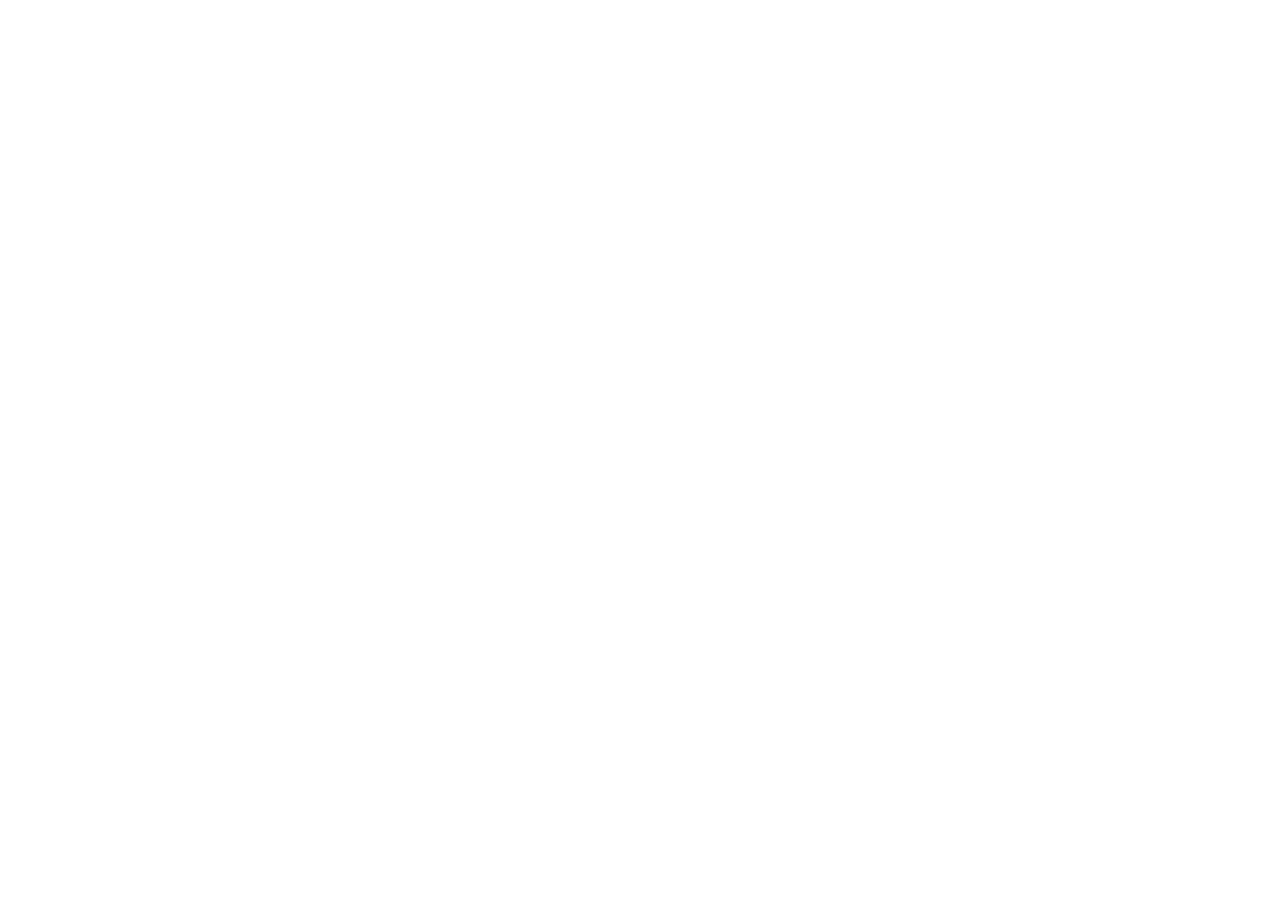
==== index.html @ e0b9bec9 "Create index.html" ====
<!DOCTYPE html>
<html lang="en">
<head>
    <meta charset="UTF-8">
    <meta name="viewport" content="width=device-width, initial-scale=1.0">
    <title>Document</title>
</head>
<body>
    
</body>
</html>
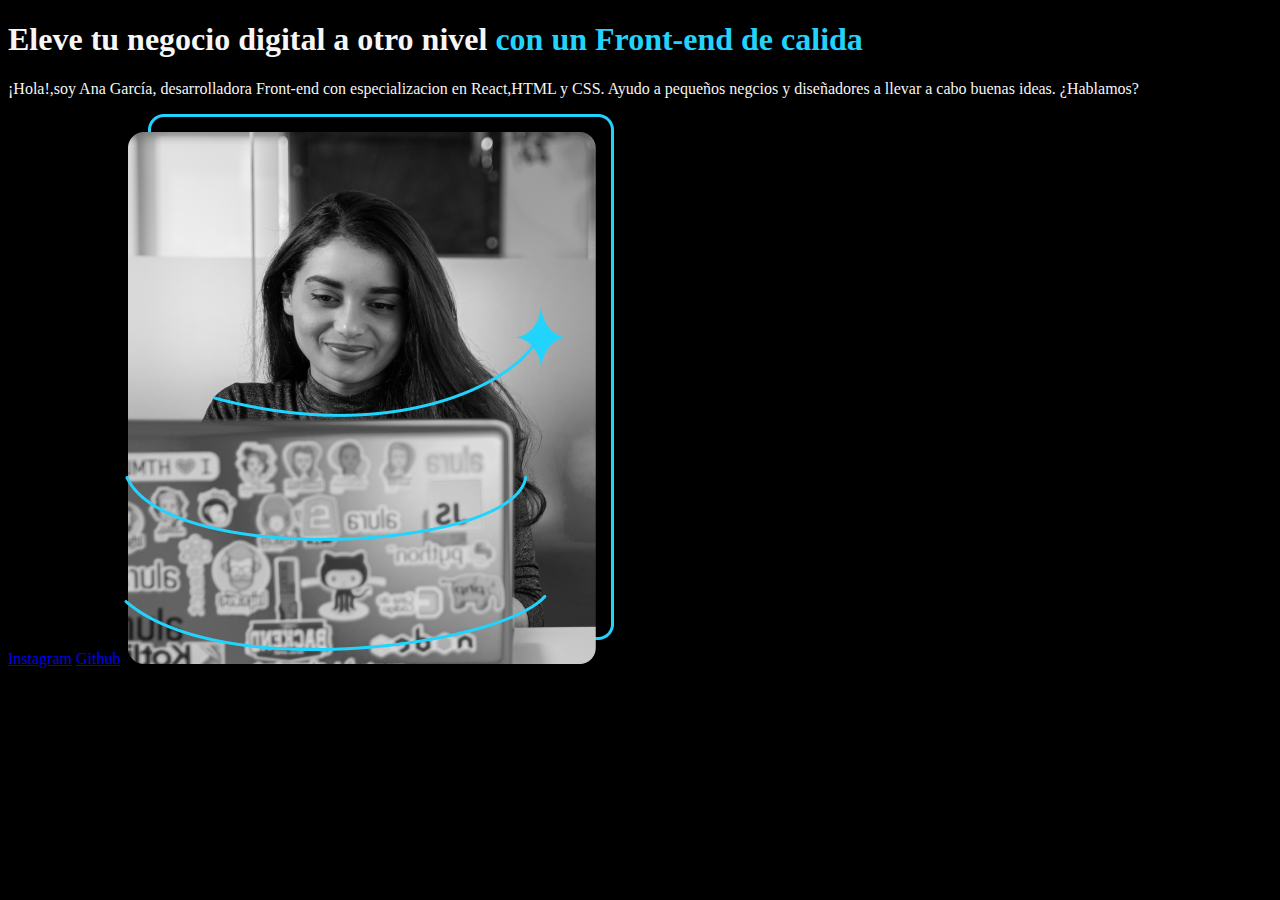
==== commit 426ce6d6: "Create style.css" ====
--- a/index.html
+++ b/index.html
@@ -3,9 +3,28 @@
 <head>
     <meta charset="UTF-8">
     <meta name="viewport" content="width=device-width, initial-scale=1.0">
-    <title>Document</title>
+    <title>Portafolio</title>
+    <link rel="stylesheet" href="style.css">
 </head>
 <body>
+    <header>
+
+    </header>
     
+    <main>
+        <h1>
+            Eleve tu negocio digital a otro nivel <strong>con un Front-end de 
+                calida</strong>
+        </h1>
+        <p>
+            ¡Hola!,soy Ana García, desarrolladora Front-end con 
+            especializacion en React,HTML y CSS. Ayudo a pequeños negcios y 
+            diseñadores a llevar a cabo buenas ideas. ¿Hablamos?
+        </p>
+        <a href="https://www.instagram.com">Instagram</a>
+        <a href="https://www.github.com">Github</a>
+        <img src="Imagen.png" alt="Imagen de Ana García trabajando">
+
+    </main>
 </body>
 </html>--- a/style.css
+++ b/style.css
@@ -0,0 +1,8 @@
+body{
+    background-color: #000000;
+    color: #f6f6f6;
+}
+
+strong{
+    color: #22D4FD;
+}
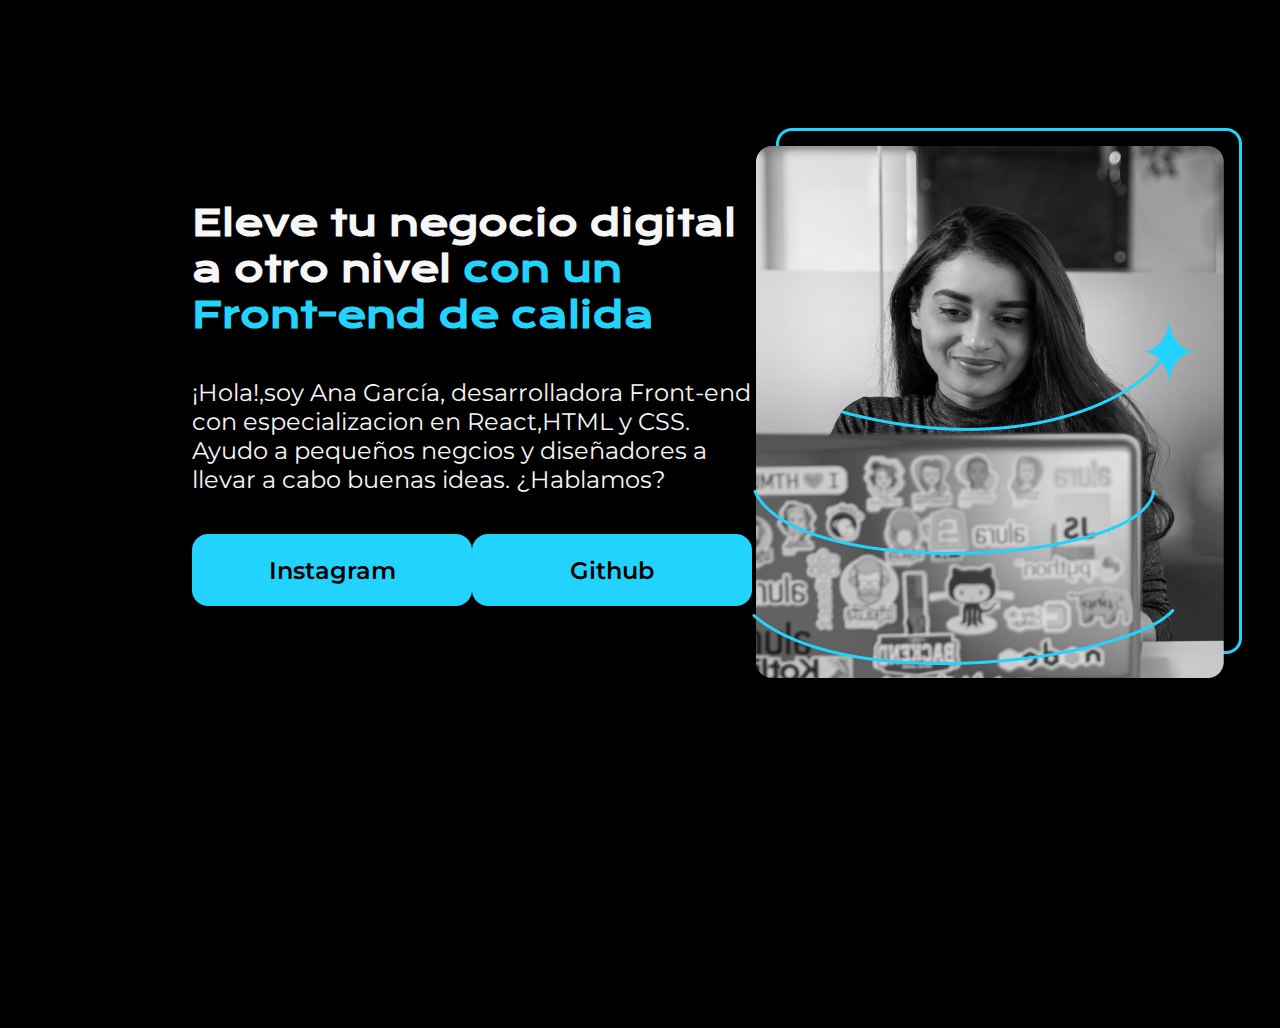
==== commit 7bb23712: "Update style.css" ====
--- a/index.html
+++ b/index.html
@@ -11,19 +11,25 @@
 
     </header>
     
-    <main>
-        <h1>
-            Eleve tu negocio digital a otro nivel <strong>con un Front-end de 
-                calida</strong>
-        </h1>
-        <p>
-            ¡Hola!,soy Ana García, desarrolladora Front-end con 
-            especializacion en React,HTML y CSS. Ayudo a pequeños negcios y 
-            diseñadores a llevar a cabo buenas ideas. ¿Hablamos?
-        </p>
-        <a href="https://www.instagram.com">Instagram</a>
-        <a href="https://www.github.com">Github</a>
-        <img src="Imagen.png" alt="Imagen de Ana García trabajando">
+    <main class="presentacion">
+        <section class="presentacion-contenido">  
+            <h1 class="presentacion-contenido-titulo">
+                Eleve tu negocio digital a otro nivel 
+                <strong class="titulo-destaque">con un Front-end de 
+                    calida</strong>
+            </h1>
+            <p class="presentacion-contenido-texto">
+                ¡Hola!,soy Ana García, desarrolladora Front-end con 
+                especializacion en React,HTML y CSS. Ayudo a pequeños negcios y 
+                diseñadores a llevar a cabo buenas ideas. ¿Hablamos?
+            </p>
+            <div class="presentacion-enlaces">
+                <a class="presentacion-enlaces-link" href="https://www.instagram.com">Instagram</a>
+                <a class="presentacion-enlaces-link" href="https://www.github.com">Github</a>
+
+            </div>
+        </section>
+            <img src="Imagen.png" alt="Imagen de Ana García trabajando">
 
     </main>
 </body>
--- a/style.css
+++ b/style.css
@@ -1,8 +1,62 @@
+@import url('https://fonts.googleapis.com/css2?family=Krona+One&family=Montserrat:ital,wght@0,100..900;1,100..900&display=swap');
+*{
+    padding: 0;
+    margin: 0;
+}
+
 body{
     background-color: #000000;
     color: #f6f6f6;
+    height: 100vh;
+    box-sizing: border-box;
+    
 }
 
-strong{
+.titulo-destaque{
     color: #22D4FD;
 }
+.presentacion{
+    display: flex;
+    align-items: center;
+    margin: 10% 15%;
+    justify-content:space-between;
+}
+
+.presentacion-contenido{
+    width: 615px;
+    display: flex;
+    flex-direction: column;
+    gap: 40px;
+}
+
+.presentacion-contenido-titulo{
+    font-family: "Krona One","sans-serif";
+    font-size: 36px;
+
+}
+
+.presentacion-contenido-texto{
+    font-family: "Montserrat", "serif";
+    font-size: 24px;
+}
+
+.presentacion-enlaces{
+    display: flex;
+    justify-content: space-between;    
+}
+
+.presentacion-enlaces-link{
+    width: 280px;
+    background-color: #22D4FD;
+    text-align: center;
+    padding: 21.5px 0;
+    border-radius: 16px;
+    font-family: "Montserrat", "serif";
+    font-size: 24px;
+    font-weight: 600;
+    text-decoration: none;
+    color: #000000;
+}
+
+
+
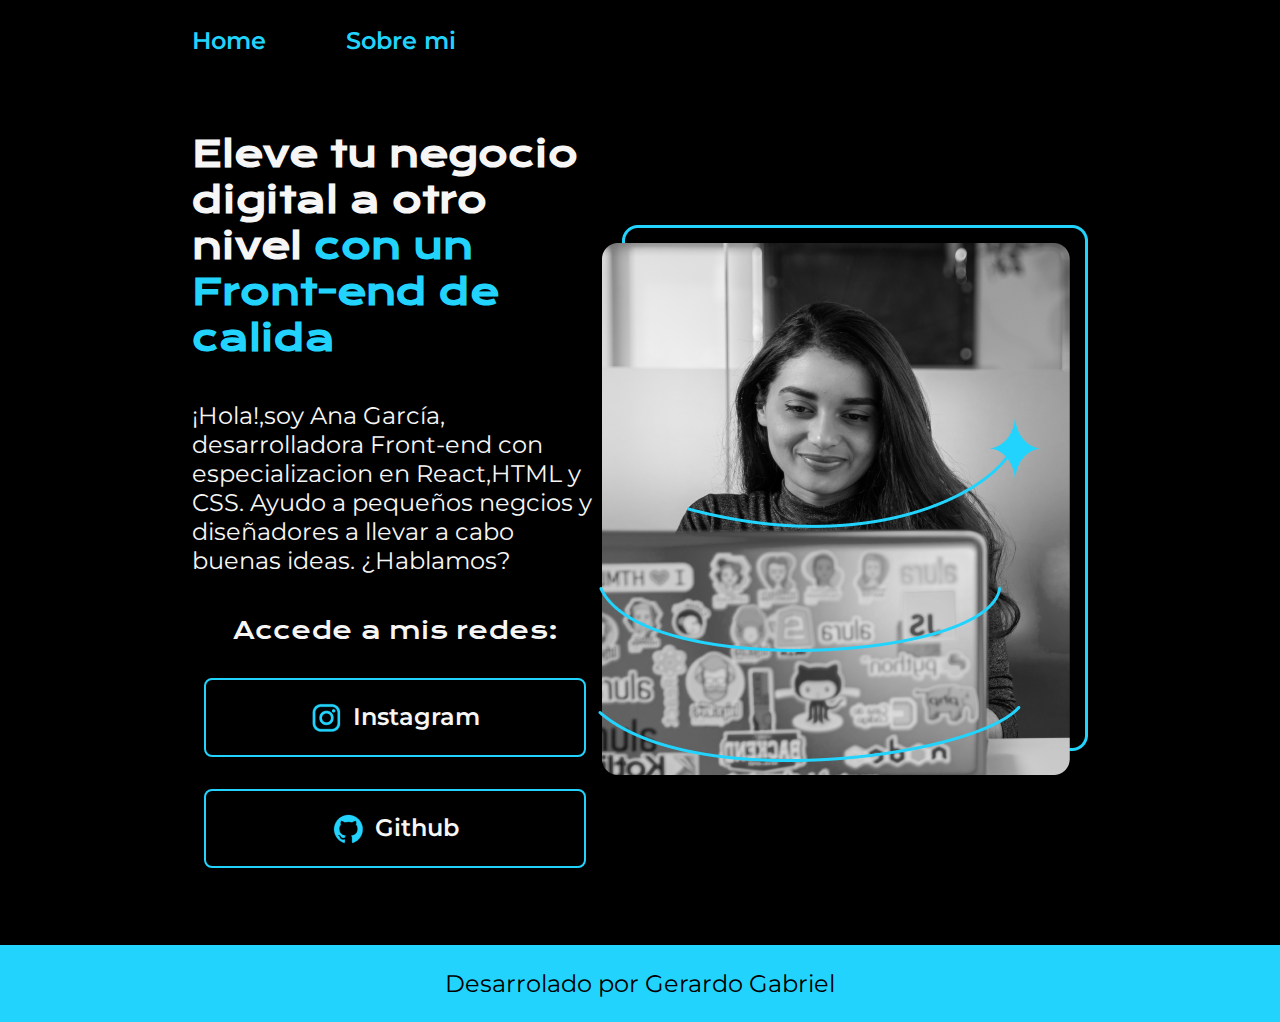
==== commit c01a1335: "Finish proyect" ====
--- a/index.html
+++ b/index.html
@@ -4,11 +4,14 @@
     <meta charset="UTF-8">
     <meta name="viewport" content="width=device-width, initial-scale=1.0">
     <title>Portafolio</title>
-    <link rel="stylesheet" href="style.css">
+    <link rel="stylesheet" href="./styles/style.css">
 </head>
 <body>
-    <header>
-
+    <header class="header">
+        <nav class="header-menu">
+            <a class="header-menu-link" href="index.html">Home</a>
+            <a class="header-menu-link" href="about.html">Sobre mi</a>
+        </nav>
     </header>
     
     <main class="presentacion">
@@ -24,13 +27,20 @@
                 diseñadores a llevar a cabo buenas ideas. ¿Hablamos?
             </p>
             <div class="presentacion-enlaces">
-                <a class="presentacion-enlaces-link" href="https://www.instagram.com">Instagram</a>
-                <a class="presentacion-enlaces-link" href="https://www.github.com">Github</a>
+                <h2 class="presentacion-enlaces-subtitulo">Accede a mis redes: </h2>
+                
+                <a class="presentacion-enlaces-link" href="https://www.instagram.com">
+                   <img src="./assets/instagram.png"> Instagram</a>
+                <a class="presentacion-enlaces-link" href="https://www.github.com">
+                    <img src="./assets/github.png">Github</a>
 
             </div>
         </section>
-            <img src="Imagen.png" alt="Imagen de Ana García trabajando">
+            <img src="./assets/Imagem.png" alt="Imagen de Ana García trabajando">
 
     </main>
+    <footer class="footer">
+        <p>Desarrolado por Gerardo Gabriel</p>
+    </footer>
 </body>
 </html>--- a/styles/style.css
+++ b/styles/style.css
@@ -0,0 +1,104 @@
+@import url('https://fonts.googleapis.com/css2?family=Krona+One&family=Montserrat:ital,wght@0,100..900;1,100..900&display=swap');
+*{
+    padding: 0;
+    margin: 0;
+}
+
+body{
+    box-sizing: border-box;
+    background-color: #000000;
+    color: #f6f6f6; 
+    
+}
+
+.header{
+    padding: 2% 0% 0% 15%;
+
+}
+
+.header-menu{
+    display: flex;
+    gap: 80px;
+}
+
+.header-menu-link{
+    font-family: "Montserrat", sans-serif;
+    font-size: 24px;
+    font-weight: 600;
+    color: #22D4FD;
+    text-decoration: none;
+}
+
+.presentacion{
+    padding: 6% 15%;
+    display: flex;
+    align-items: center;
+    justify-content:space-between;
+}
+
+.presentacion-contenido{
+    width: 615px;
+    display: flex;
+    flex-direction: column;
+    gap: 40px;
+}
+
+.presentacion-contenido-titulo{
+    font-family: "Krona One",sans-serif;
+    font-size: 36px;
+
+}
+
+.titulo-destaque{
+    color: #22D4FD;
+}
+
+.presentacion-contenido-texto{
+    font-family: "Montserrat", serif;
+    font-size: 24px;
+}
+
+.presentacion-enlaces{
+    display: flex;
+    justify-content: space-between;
+    flex-direction: column;
+    align-items: center;
+    gap: 32px;    
+}
+
+.presentacion-enlaces-subtitulo{
+    font-family: "Krona One", sans-serif;
+    font-size: 24px;
+    font-weight: 400;
+
+}
+
+.presentacion-enlaces-link{
+    width: 378px;   
+    text-align: center;
+    border-radius: 8px;
+    font-size: 24px;
+    font-weight: 600;
+    padding: 21.5px 0;
+    text-decoration: none;
+    color: #f6f6f6;
+    font-family: "Montserrat", sans-serif;
+    border: 2px solid #22D4FD;  
+    display: flex;
+    justify-content: center;
+    gap: 10px;  
+}
+
+.presentacion-enlaces-link:hover{
+    background-color: #272727;
+}
+
+.footer{
+    background-color: #22D4FD;
+    padding: 24px;
+    color: #000000;
+    text-align: center;
+    font-family: "Montserrat", sans-serif;
+    font-size: 24px;
+    font-weight: 400;
+}
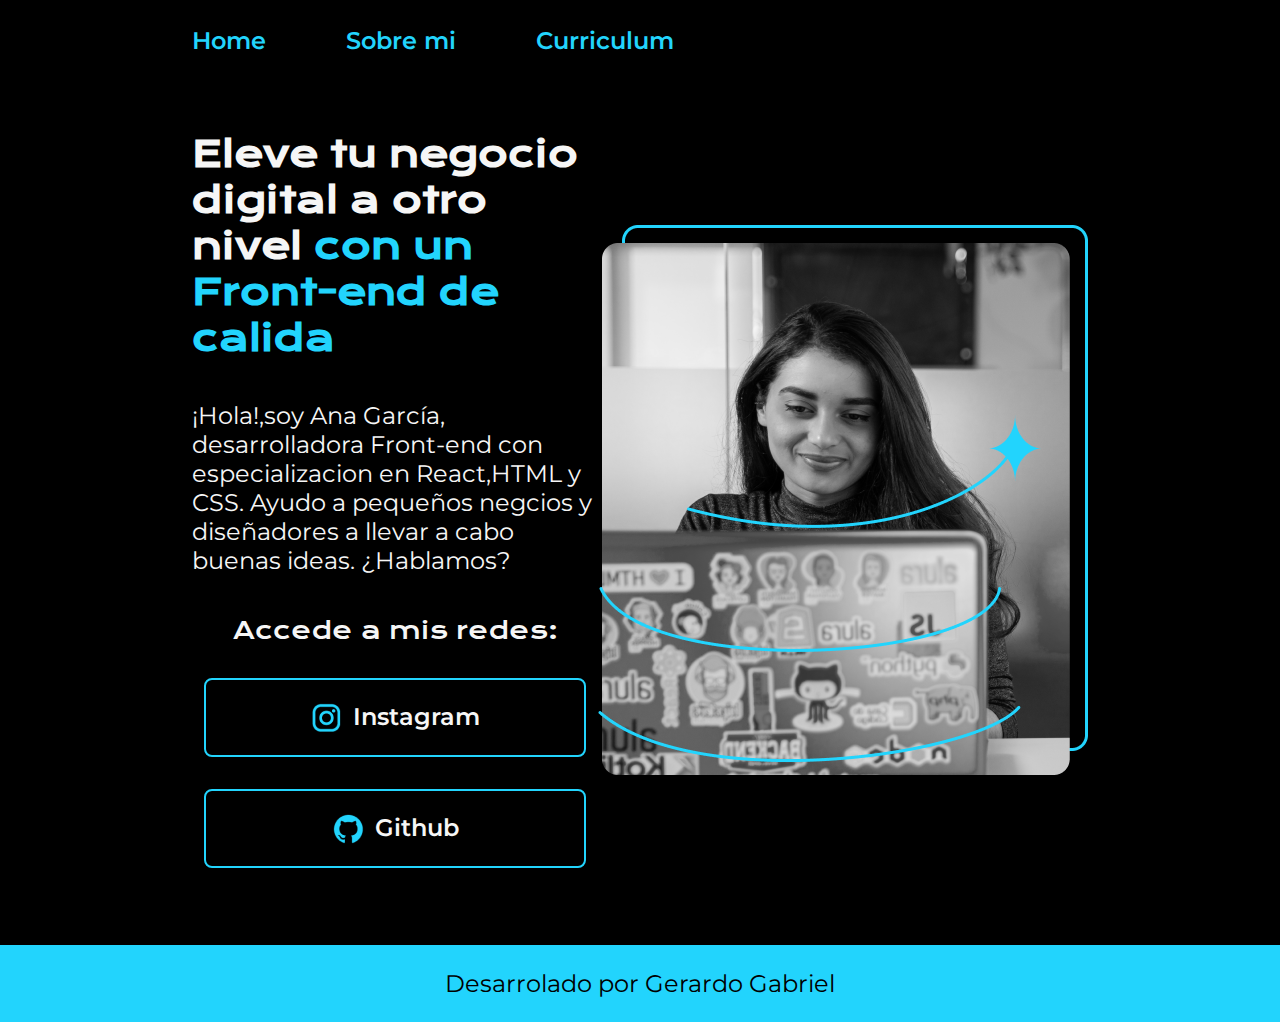
==== commit 4a232815: "Create Curriculum.html" ====
--- a/index.html
+++ b/index.html
@@ -11,6 +11,7 @@
         <nav class="header-menu">
             <a class="header-menu-link" href="index.html">Home</a>
             <a class="header-menu-link" href="about.html">Sobre mi</a>
+            <a class="header-menu-link" href="curriculum.html">Curriculum</a>
         </nav>
     </header>
     
--- a/styles/style.css
+++ b/styles/style.css
@@ -43,6 +43,7 @@
     gap: 40px;
 }
 
+
 .presentacion-contenido-titulo{
     font-family: "Krona One",sans-serif;
     font-size: 36px;
@@ -56,6 +57,23 @@
 .presentacion-contenido-texto{
     font-family: "Montserrat", serif;
     font-size: 24px;
+}
+
+.presentacion-contenido-tabla{
+    font-family: "Montserrat", serif;
+    font-size: 24px;
+}
+
+.presentacion-contenido-item{
+    font-family: "Montserrat", serif;
+    font-size: 24px;
+}
+
+.presentacion-contenido-link{
+    font-family: "Montserrat", serif;
+    font-size: 24px;
+    color: #22D4FD;
+    text-decoration: none;
 }
 
 .presentacion-enlaces{
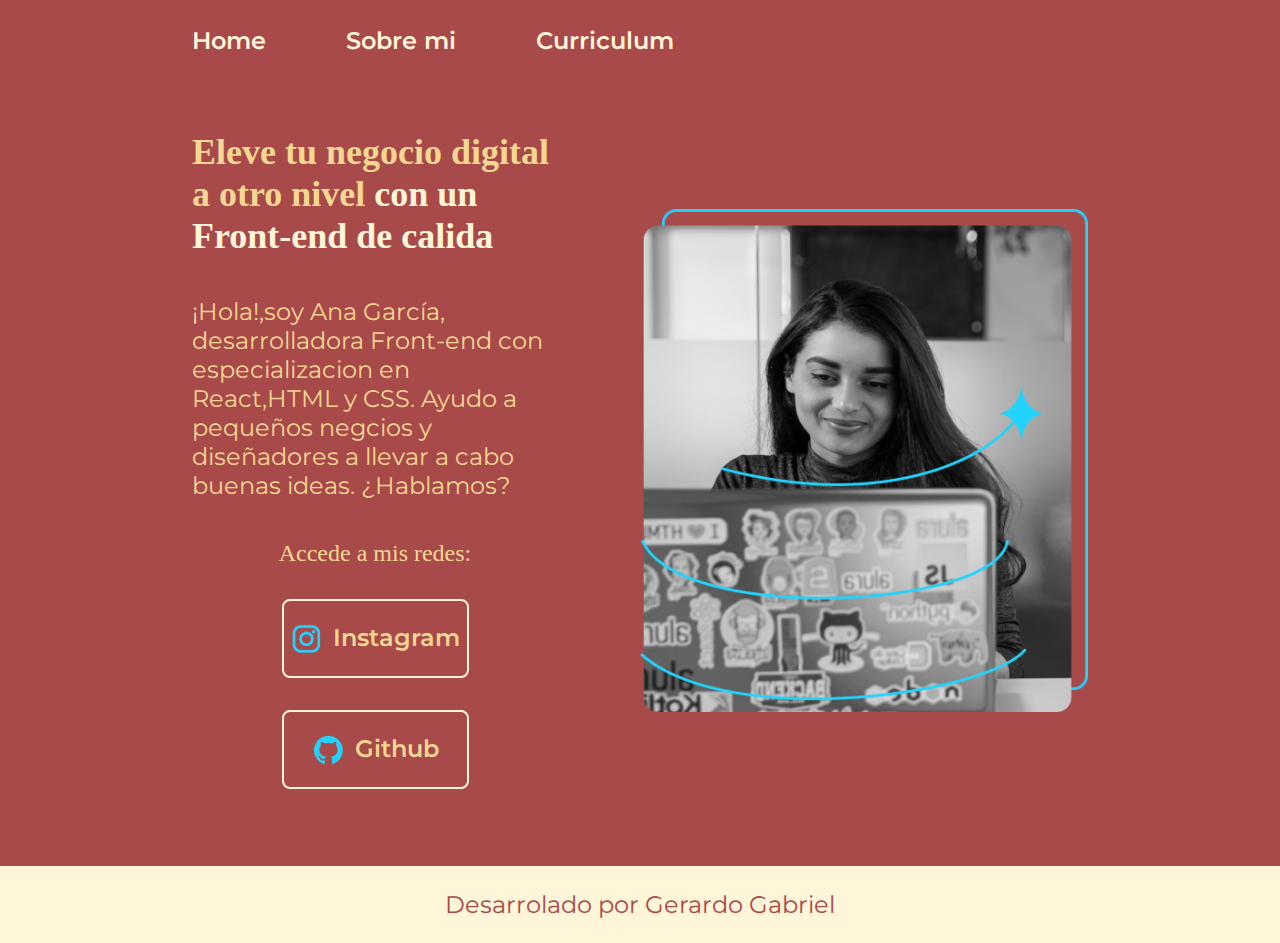
==== commit 62487596: "Update styles.css" ====
--- a/index.html
+++ b/index.html
@@ -37,7 +37,7 @@
 
             </div>
         </section>
-            <img src="./assets/Imagem.png" alt="Imagen de Ana García trabajando">
+            <img class="presentacion-imagen" src="./assets/Imagem.png" alt="Imagen de Ana García trabajando">
 
     </main>
     <footer class="footer">
--- a/styles/style.css
+++ b/styles/style.css
@@ -1,4 +1,15 @@
 @import url('https://fonts.googleapis.com/css2?family=Krona+One&family=Montserrat:ital,wght@0,100..900;1,100..900&display=swap');
+
+:root{
+    --color-primario: #A94A4A;
+    --color-secundario: #F4D793;
+    --color-terceario: #FFF6DA;
+    --color-hover: #889E73  ;
+
+    --fuente-Montserrat: 'Montserrat', sans serif;
+    --fuente-Kroona: 'Krona One ', sans serif;
+}
+
 *{
     padding: 0;
     margin: 0;
@@ -6,8 +17,8 @@
 
 body{
     box-sizing: border-box;
-    background-color: #000000;
-    color: #f6f6f6; 
+    background-color: var(--color-primario);
+    color: var(--color-secundario); 
     
 }
 
@@ -22,10 +33,10 @@
 }
 
 .header-menu-link{
-    font-family: "Montserrat", sans-serif;
-    font-size: 24px;
+    font-family: var(--fuente-Montserrat);
+    font-size: 1.5rem;
     font-weight: 600;
-    color: #22D4FD;
+    color: var(--color-terceario);
     text-decoration: none;
 }
 
@@ -34,10 +45,11 @@
     display: flex;
     align-items: center;
     justify-content:space-between;
+    gap: 82px;
 }
 
 .presentacion-contenido{
-    width: 615px;
+    width: 50%;
     display: flex;
     flex-direction: column;
     gap: 40px;
@@ -45,34 +57,29 @@
 
 
 .presentacion-contenido-titulo{
-    font-family: "Krona One",sans-serif;
-    font-size: 36px;
+    font-family: var(--fuente-Kroona);
+    font-size: 2.25rem;
 
 }
 
 .titulo-destaque{
-    color: #22D4FD;
+    color: var(--color-terceario);
 }
 
 .presentacion-contenido-texto{
-    font-family: "Montserrat", serif;
-    font-size: 24px;
+    font-family: var(--fuente-Montserrat);
+    font-size: 1.5rem;
 }
 
-.presentacion-contenido-tabla{
-    font-family: "Montserrat", serif;
-    font-size: 24px;
-}
-
-.presentacion-contenido-item{
-    font-family: "Montserrat", serif;
-    font-size: 24px;
+.presentacion-contenido-texto a{
+    text-decoration: none;
+    color: var(--color-terceario);
 }
 
 .presentacion-contenido-link{
-    font-family: "Montserrat", serif;
-    font-size: 24px;
-    color: #22D4FD;
+    font-family: var(--fuente-Montserrat);
+    font-size: 1.5rem;
+    color: var(--color-terceario);
     text-decoration: none;
 }
 
@@ -85,38 +92,61 @@
 }
 
 .presentacion-enlaces-subtitulo{
-    font-family: "Krona One", sans-serif;
-    font-size: 24px;
+    font-family: var(--fuente-Kroona);
+    font-size: 1.5rem;
     font-weight: 400;
 
 }
 
 .presentacion-enlaces-link{
-    width: 378px;   
+    width: 50%;   
     text-align: center;
     border-radius: 8px;
-    font-size: 24px;
+    font-size: 1.5rem;
     font-weight: 600;
     padding: 21.5px 0;
     text-decoration: none;
-    color: #f6f6f6;
-    font-family: "Montserrat", sans-serif;
-    border: 2px solid #22D4FD;  
+    color: var(--color-secundario);
+    font-family: var(--fuente-Montserrat);
+    border: 2px solid var(--color-terceario);  
     display: flex;
     justify-content: center;
     gap: 10px;  
 }
 
 .presentacion-enlaces-link:hover{
-    background-color: #272727;
+    background-color: var(--color-hover);
+}
+
+.presentacion-imagen{
+    width: 50%;
 }
 
 .footer{
-    background-color: #22D4FD;
+    background-color: var(--color-terceario);
     padding: 24px;
-    color: #000000;
+    color: var(--color-primario);
     text-align: center;
-    font-family: "Montserrat", sans-serif;
-    font-size: 24px;
+    font-family: var(--fuente-Montserrat);
+    font-size: 1.5rem;
     font-weight: 400;
 }
+
+@media (max-width: 1200px){
+    .header{
+        padding: 10%;   
+    }
+
+    .header-menu{
+        justify-content: center;
+    }
+
+    .presentacion{
+        flex-direction: column-reverse;
+        padding: 5%;
+    }
+
+    .presentacion-contenido{
+        width: auto;
+    }
+}